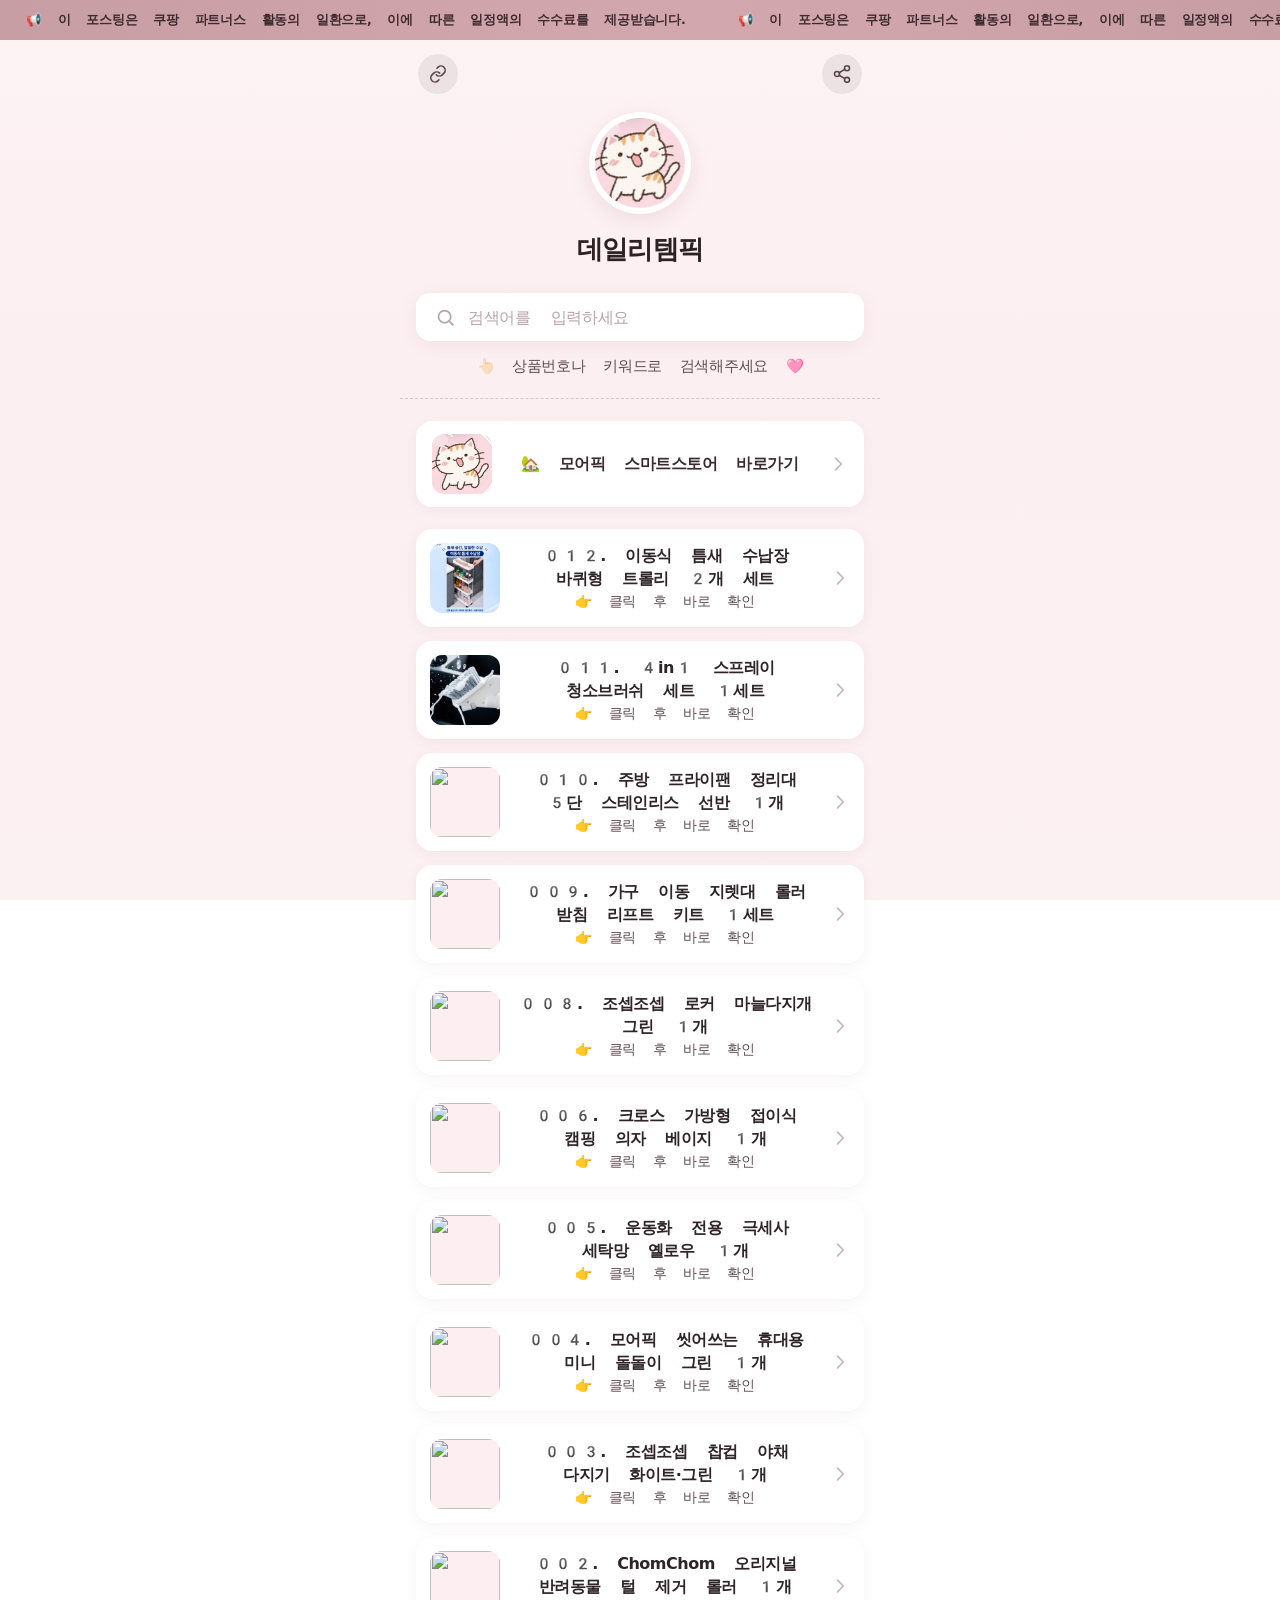
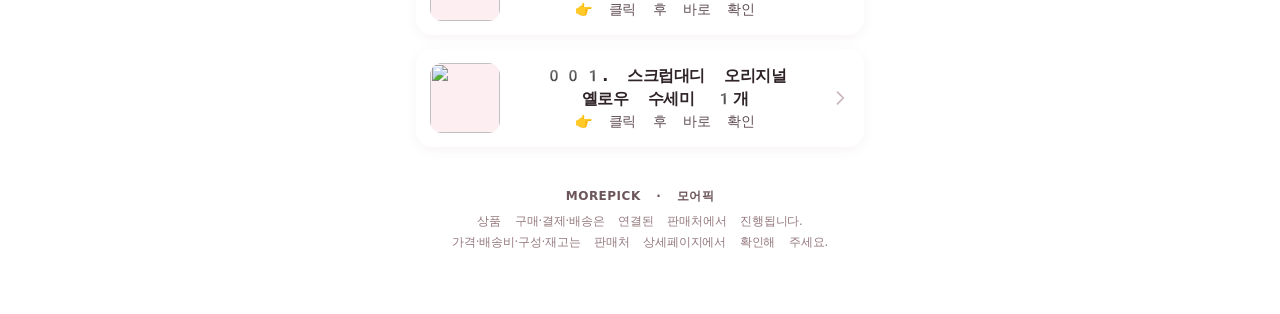
==== index.html @ c75a8fcd "Add item 012 gap trolley storage cart (SmartStore link)" ====
<!doctype html>
<html lang="ko">
<head>
<meta charset="utf-8"><meta name="viewport" content="width=device-width,initial-scale=1">
<meta name="theme-color" content="#fceff1">
<meta name="description" content="데일리템픽 - 살림·생활 꿀템 모음. 상품번호나 키워드로 찾아보세요.">
<title>데일리템픽 | 살림·생활 꿀템 모음</title>
<style>
:root{
  --bg:#fceff1;
  --bg2:#fdf3f4;
  --bar1:#d3a7ae;
  --bar2:#c79ea4;
  --ink:#33262a;
  --ink2:#5f4d52;
  --muted:#94797e;
  --line:#d8c6c9;
  --card:#ffffff;
  --shadow:0 3px 12px rgba(150,100,110,.07);
}
*{box-sizing:border-box}
html,body{margin:0}
body{
  background:linear-gradient(180deg,var(--bg2) 0%,var(--bg) 38%,#fbf0f2 100%);
  background-attachment:fixed;
  color:var(--ink);
  font-family:"Apple SD Gothic Neo","Noto Sans CJK KR","Noto Sans KR","Malgun Gothic",
              "Apple Color Emoji","Segoe UI Emoji","Noto Color Emoji",system-ui,-apple-system,sans-serif;
  -webkit-font-smoothing:antialiased;
  -webkit-tap-highlight-color:transparent;
  min-height:100vh;
}
button,input{font:inherit;color:inherit}
button{cursor:pointer;border:0;background:none}
a{color:inherit}

/* ── 최상단 쿠팡 파트너스 마퀴 바 ── */
.notice{
  position:sticky;top:0;z-index:40;
  overflow:hidden;
  background:linear-gradient(90deg,var(--bar2),var(--bar1) 55%,var(--bar2));
  color:#3d2a2e;
  height:40px;
  display:flex;align-items:center;
}
.notice__track{
  display:flex;flex:0 0 auto;width:max-content;
  animation:notice-scroll 26s linear infinite;
  will-change:transform;
}
.notice__item{
  display:block;white-space:nowrap;
  font-size:12.5px;font-weight:600;letter-spacing:-.2px;
  padding:0 26px;
}
@keyframes notice-scroll{
  from{transform:translate3d(0,0,0)}
  to{transform:translate3d(-50%,0,0)}
}
@media (hover:hover){
  .notice:hover .notice__track{animation-play-state:paused}
}
@media (prefers-reduced-motion:reduce){
  .notice__track{animation:none}
}

.wrap{max-width:480px;margin:0 auto;padding:0 16px 60px;position:relative}

/* ── 상단 좌/우 원형 아이콘 ── */
.topicons{
  display:flex;justify-content:space-between;align-items:center;
  padding:14px 2px 0;
}
.iconbtn{
  width:40px;height:40px;border-radius:50%;
  background:rgba(231,220,222,.72);
  color:#5b464b;
  display:grid;place-items:center;
  transition:background .15s ease,transform .15s ease;
}
.iconbtn:hover{background:rgba(231,220,222,.95)}
.iconbtn:active{transform:scale(.94)}
.iconbtn svg{display:block}

.profile{
  display:flex;flex-direction:column;align-items:center;
  margin-top:18px;
}
.avatar{
  width:102px;height:102px;border-radius:50%;
  background:#fff;padding:6px;
  box-shadow:0 6px 20px rgba(190,140,150,.20);
  display:grid;place-items:center;
}
.avatar img{width:100%;height:100%;border-radius:50%;object-fit:cover;display:block}
.title{
  margin:18px 0 0;
  font-size:26px;font-weight:800;letter-spacing:-.8px;
  color:#2c2225;
}

/* ── 검색창 ── */
.search{
  margin-top:26px;
  background:#fff;border-radius:14px;
  border:1px solid rgba(255,255,255,.9);
  box-shadow:0 4px 16px rgba(170,120,130,.10);
  display:flex;align-items:center;
  padding:0 18px;height:48px;
}
.search svg{flex:none;color:#b9a3a8}
.search input{
  width:100%;border:0;outline:0;background:transparent;
  padding:0 12px;font-size:16px;letter-spacing:-.3px;
}
.search input::placeholder{color:#b9a3a8}
.search input::-webkit-search-cancel-button{display:none}

.guide{
  margin:16px 0 0;text-align:center;
  font-size:14.5px;color:var(--ink2);letter-spacing:-.3px;
}
.divider{
  height:0;border:0;border-top:1px dashed var(--line);
  margin:22px -16px 0;
}

/* ── 스마트스토어 배너 카드 ── */
.banner{
  display:flex;align-items:center;gap:14px;
  margin-top:22px;padding:13px 16px;
  background:var(--card);border-radius:16px;
  box-shadow:var(--shadow);
  text-decoration:none;
  transition:transform .15s ease,box-shadow .15s ease;
}
.banner:hover{transform:translateY(-1px);box-shadow:0 6px 18px rgba(150,100,110,.12)}
.banner__thumb{
  width:60px;height:60px;flex:none;border-radius:12px;
  background:#fdeef1;overflow:hidden;display:grid;place-items:center;
}
.banner__thumb img{width:100%;height:100%;object-fit:cover}
.banner__text{
  flex:1;text-align:center;font-size:15.5px;font-weight:700;
  letter-spacing:-.4px;color:#3a2b2f;
}
.chev{color:#cbb6ba;flex:none;display:grid;place-items:center}

/* ── 상품 리스트 ── */
.count{margin:20px 4px -6px;font-size:12.5px;color:var(--muted);text-align:center;letter-spacing:-.2px}
.count[hidden]{display:none}
.list{display:flex;flex-direction:column;gap:14px;margin-top:22px}
.item{
  display:flex;align-items:center;gap:14px;
  background:var(--card);border-radius:16px;
  padding:14px;box-shadow:var(--shadow);
  text-decoration:none;
  transition:transform .15s ease,box-shadow .15s ease;
}
.item:hover{transform:translateY(-1px);box-shadow:0 6px 18px rgba(150,100,110,.12)}
.item:active{transform:scale(.995)}
.item__thumb{
  width:70px;height:70px;flex:none;border-radius:12px;
  background:#fdeef1;overflow:hidden;display:grid;place-items:center;
  font-size:28px;
}
.item__thumb img{width:100%;height:100%;object-fit:cover}
.item__body{flex:1;min-width:0;text-align:center}
.item__name{
  font-size:16px;font-weight:700;letter-spacing:-.5px;line-height:1.42;
  color:#2f2428;word-break:keep-all;
  display:-webkit-box;-webkit-line-clamp:2;-webkit-box-orient:vertical;overflow:hidden;
  margin:0 auto;
}
.item__sub{
  margin-top:7px;font-size:14px;color:var(--ink2);letter-spacing:-.3px;
}

.empty{
  margin-top:16px;background:#fff;border-radius:16px;
  padding:52px 22px;text-align:center;box-shadow:var(--shadow);
}
.empty .emoji{font-size:40px}
.empty strong{display:block;margin-top:10px;font-size:17px;letter-spacing:-.5px}
.empty p{margin:8px 0 0;font-size:13.5px;color:var(--muted);line-height:1.6}

footer{
  margin-top:38px;text-align:center;
  color:var(--muted);font-size:11.5px;line-height:1.85;letter-spacing:-.2px;
}
footer strong{display:block;color:#6d565b;font-size:12px;margin-bottom:4px;letter-spacing:.5px}

.toast{
  position:fixed;left:50%;bottom:34px;transform:translate(-50%,14px);
  background:rgba(58,43,47,.92);color:#fff;
  font-size:13px;padding:11px 18px;border-radius:999px;
  opacity:0;pointer-events:none;transition:opacity .2s ease,transform .2s ease;
  z-index:60;white-space:nowrap;
}
.toast.show{opacity:1;transform:translate(-50%,0)}
</style>
</head>
<body>

<div class="notice" role="note" aria-label="쿠팡 파트너스 안내">
  <div class="notice__track">
    <span class="notice__item">📢 이 포스팅은 쿠팡 파트너스 활동의 일환으로, 이에 따른 일정액의 수수료를 제공받습니다.</span>
    <span class="notice__item" aria-hidden="true">📢 이 포스팅은 쿠팡 파트너스 활동의 일환으로, 이에 따른 일정액의 수수료를 제공받습니다.</span>
  </div>
</div>

<div class="wrap">

  <div class="topicons">
    <button class="iconbtn" id="copyLink" type="button" aria-label="링크 복사" title="링크 복사">
      <svg width="20" height="20" viewBox="0 0 24 24" fill="none" stroke="currentColor" stroke-width="1.9" stroke-linecap="round" stroke-linejoin="round" aria-hidden="true">
        <path d="M10 13a5 5 0 0 0 7.07 0l2.12-2.12a5 5 0 0 0-7.07-7.07L10.8 5.13"/>
        <path d="M14 11a5 5 0 0 0-7.07 0L4.8 13.12a5 5 0 0 0 7.07 7.07l1.32-1.32"/>
      </svg>
    </button>
    <button class="iconbtn" id="shareBtn" type="button" aria-label="공유" title="공유">
      <svg width="20" height="20" viewBox="0 0 24 24" fill="none" stroke="currentColor" stroke-width="1.9" stroke-linecap="round" stroke-linejoin="round" aria-hidden="true">
        <circle cx="18" cy="5" r="3"/><circle cx="6" cy="12" r="3"/><circle cx="18" cy="19" r="3"/>
        <path d="m8.6 10.5 6.8-4M8.6 13.5l6.8 4"/>
      </svg>
    </button>
  </div>

  <div class="profile">
    <div class="avatar"><img src="./avatar.png" alt="데일리템픽 프로필" width="104" height="104"></div>
    <h1 class="title">데일리템픽</h1>
  </div>

  <label class="search" for="search">
    <svg width="21" height="21" viewBox="0 0 24 24" fill="none" stroke="currentColor" stroke-width="2" stroke-linecap="round" aria-hidden="true">
      <circle cx="11" cy="11" r="7"/><path d="m16.5 16.5 4 4"/>
    </svg>
    <input id="search" type="search" placeholder="검색어를 입력하세요" autocomplete="off" aria-label="상품번호 또는 키워드 검색">
  </label>

  <p class="guide">👆🏻 상품번호나 키워드로 검색해주세요 🩷</p>
  <hr class="divider">

  <a class="banner" id="storeBanner" href="#" target="_blank" rel="noopener noreferrer" hidden>
    <span class="banner__thumb"><img src="./avatar.png" alt="" width="58" height="58"></span>
    <span class="banner__text">🏡 모어픽 스마트스토어 바로가기</span>
    <span class="chev">
      <svg width="20" height="20" viewBox="0 0 24 24" fill="none" stroke="currentColor" stroke-width="2.1" stroke-linecap="round" stroke-linejoin="round" aria-hidden="true"><path d="m9 5 7 7-7 7"/></svg>
    </span>
  </a>

  <p class="count" id="count"></p>
  <div class="list" id="list" aria-live="polite"></div>

  <footer>
    <strong>MOREPICK · 모어픽</strong>
    <div>상품 구매·결제·배송은 연결된 판매처에서 진행됩니다.</div>
    <div>가격·배송비·구성·재고는 판매처 상세페이지에서 확인해 주세요.</div>
  </footer>
</div>

<div class="toast" id="toast" role="status" aria-live="polite"></div>

<script src="./products.js?v=20261127-012a"></script>
<script>
(function(){
"use strict";

const data = window.MOREPICK_DATA || {storeUrl:"", products:[]};
const items = (Array.isArray(data.products) ? data.products : [])
  .filter(p => p && p.name && p.url)
  .slice()
  .sort((a,b) => Number(b.id) - Number(a.id));   // 최신 번호가 위로

const search = document.getElementById("search");
const list = document.getElementById("list");
const count = document.getElementById("count");
const banner = document.getElementById("storeBanner");
const toast = document.getElementById("toast");

function safeUrl(url){
  try{
    const u = new URL(url, location.href);
    return ["https:","http:"].includes(u.protocol) ? u.href : null;
  }catch(e){ return null; }
}
function node(tag, cls, text){
  const el = document.createElement(tag);
  if(cls) el.className = cls;
  if(text !== undefined) el.textContent = text;
  return el;
}
function chevron(){
  const span = node("span","chev");
  span.innerHTML = '<svg width="20" height="20" viewBox="0 0 24 24" fill="none" stroke="currentColor" stroke-width="2.1" stroke-linecap="round" stroke-linejoin="round" aria-hidden="true"><path d="m9 5 7 7-7 7"/></svg>';
  return span;
}

/* 스마트스토어 배너 */
const storeHref = safeUrl(data.storeUrl);
if(storeHref){ banner.href = storeHref; banner.hidden = false; }

/* 검색 */
let query = "";
function norm(v){ return String(v || "").toLowerCase().replace(/[\s.,·\-()\[\]{}#]/g, ""); }
function matches(p, q){
  if(!q) return true;
  const hay = norm(p.id) + norm(p.name) + norm(p.category);
  return hay.includes(q);
}

function render(){
  const q = norm(query);
  const found = items.filter(p => matches(p, q));
  list.replaceChildren();

  count.textContent = q ? "검색 결과 " + found.length + "개" : "";
  count.hidden = !q;

  if(!found.length){
    const box = node("div","empty");
    box.append(node("div","emoji", "🔎"), node("strong","", "검색 결과가 없어요"),
               node("p","", "다른 상품번호나 키워드로 검색해 보세요."));
    list.append(box);
    return;
  }

  found.forEach(p => {
    const a = node("a","item");
    a.href = safeUrl(p.url) || "#";
    a.target = "_blank";
    a.rel = /coupang\.com/i.test(p.url) ? "noopener noreferrer sponsored" : "noopener noreferrer";
    a.setAttribute("aria-label", p.id + ". " + p.name + " 상품 보기");

    const thumb = node("span","item__thumb");
    const img = safeUrl(p.image);
    if(img){
      const i = node("img"); i.src = img; i.alt = ""; i.loading = "lazy"; i.width = 70; i.height = 70;
      thumb.append(i);
    }else{
      thumb.textContent = "🛍️";
    }

    const body = node("span","item__body");
    body.append(node("span","item__name", p.id + ". " + p.name));

    list.append(a);
    a.append(thumb, body, chevron());
    // 보조문구는 블록으로 (중앙 정렬 유지)
    body.append(node("span","item__sub", "👉 클릭 후 바로 확인"));
  });
}

search.addEventListener("input", () => { query = search.value.trim(); render(); });

/* 링크 복사 / 공유 */
let toastTimer;
function showToast(msg){
  toast.textContent = msg;
  toast.classList.add("show");
  clearTimeout(toastTimer);
  toastTimer = setTimeout(() => toast.classList.remove("show"), 1800);
}
document.getElementById("copyLink").addEventListener("click", async () => {
  const url = location.href;
  try{
    await navigator.clipboard.writeText(url);
    showToast("링크가 복사됐어요 🩷");
  }catch(e){
    const t = document.createElement("textarea");
    t.value = url; t.style.position = "fixed"; t.style.opacity = "0";
    document.body.append(t); t.select();
    try{ document.execCommand("copy"); showToast("링크가 복사됐어요 🩷"); }
    catch(err){ showToast("복사가 안 됐어요. 주소창에서 복사해 주세요."); }
    t.remove();
  }
});
document.getElementById("shareBtn").addEventListener("click", async () => {
  const shareData = { title: document.title, text: "데일리템픽 · 살림 꿀템 모음", url: location.href };
  if(navigator.share){
    try{ await navigator.share(shareData); }catch(e){ /* 사용자가 닫음 */ }
  }else{
    try{ await navigator.clipboard.writeText(location.href); showToast("링크가 복사됐어요 🩷"); }
    catch(e){ showToast("공유를 지원하지 않는 브라우저예요."); }
  }
});

/* 마퀴: 화면 폭에 맞춰 문구를 이어 붙이고, 길이에 비례해 속도를 일정하게 */
(function initMarquee(){
  const bar = document.querySelector(".notice");
  const track = bar && bar.querySelector(".notice__track");
  if(!track) return;
  const base = track.firstElementChild;
  const fill = () => {
    while(track.children.length > 2) track.lastElementChild.remove();
    let guard = 0;
    while(track.scrollWidth < window.innerWidth * 2 && guard++ < 14){
      const c = base.cloneNode(true);
      c.setAttribute("aria-hidden", "true");
      track.append(c);
    }
    if(track.children.length % 2) {
      const c = base.cloneNode(true);
      c.setAttribute("aria-hidden", "true");
      track.append(c);
    }
    const half = track.scrollWidth / 2;
    track.style.animationDuration = Math.round(half / 42) + "s";  // 약 42px/초
  };
  fill();
  let t;
  window.addEventListener("resize", () => { clearTimeout(t); t = setTimeout(fill, 200); });
})();

render();
})();
</script>
</body></html>
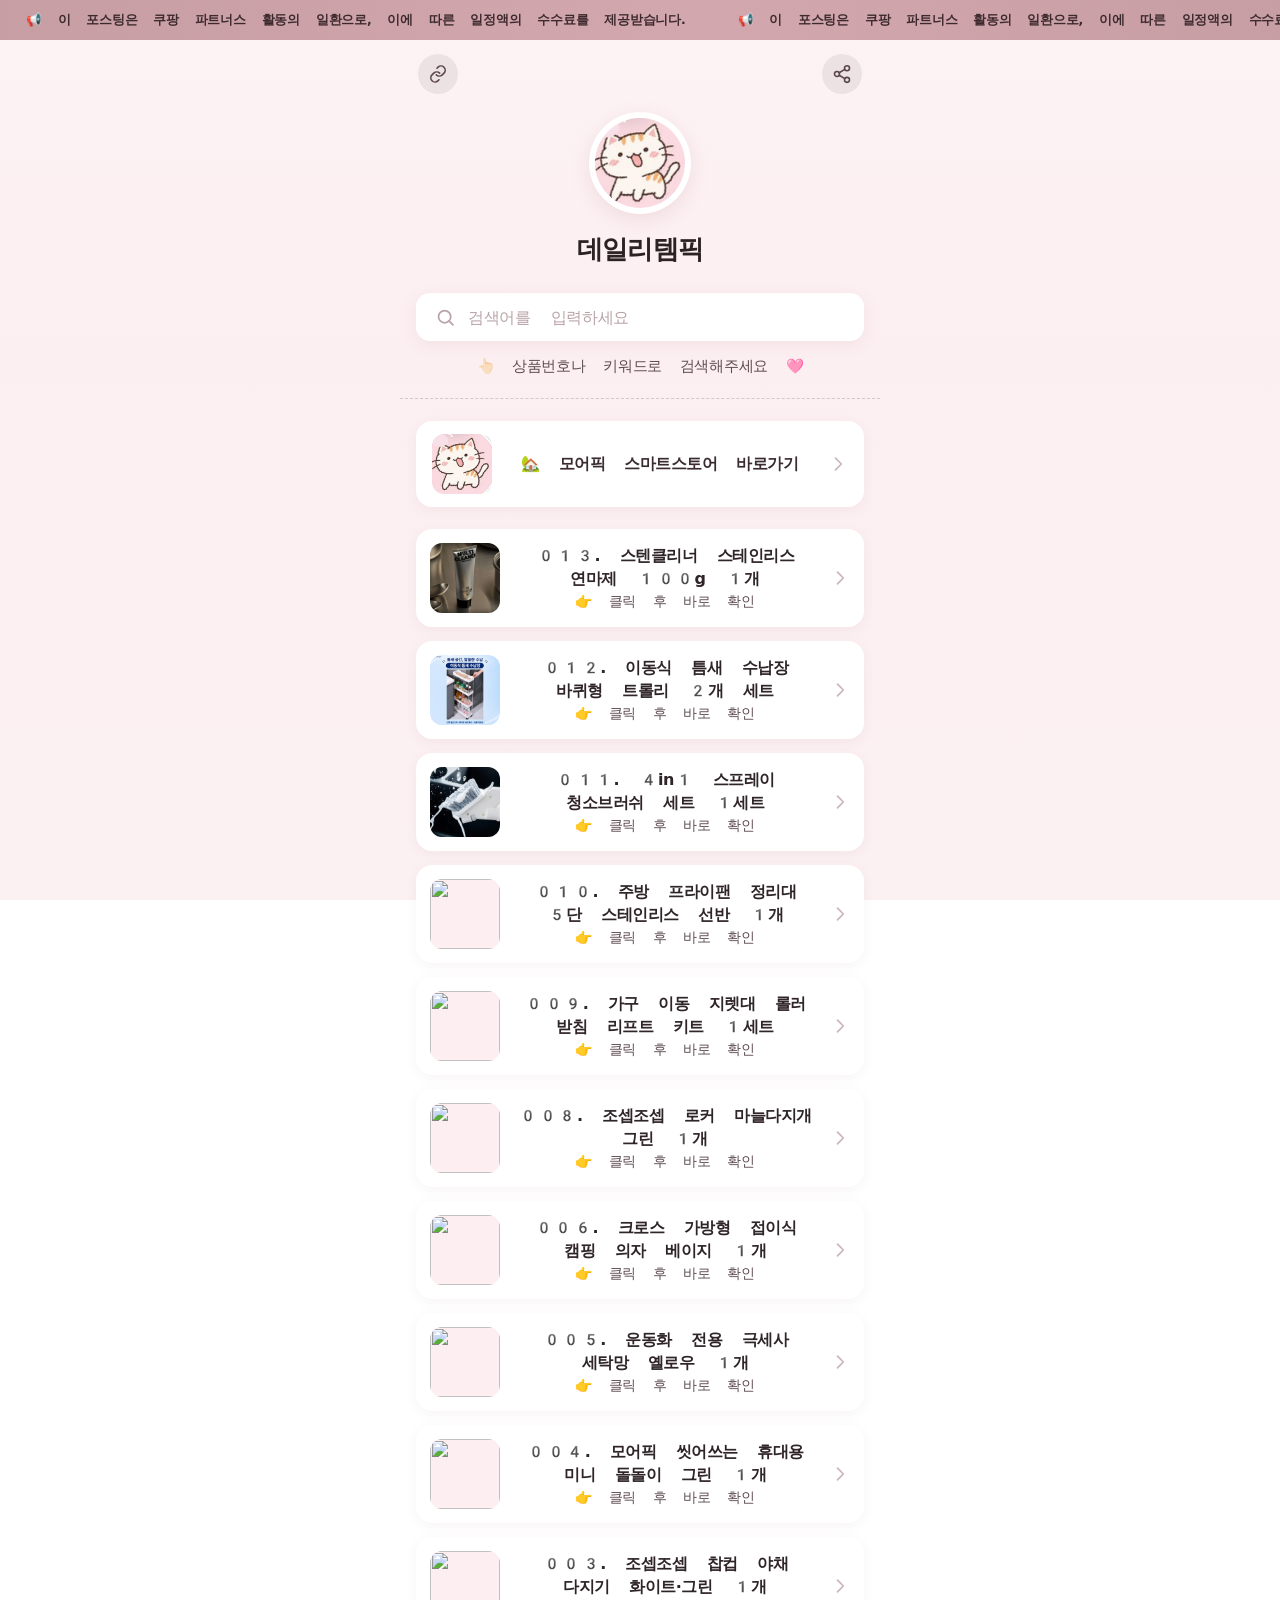
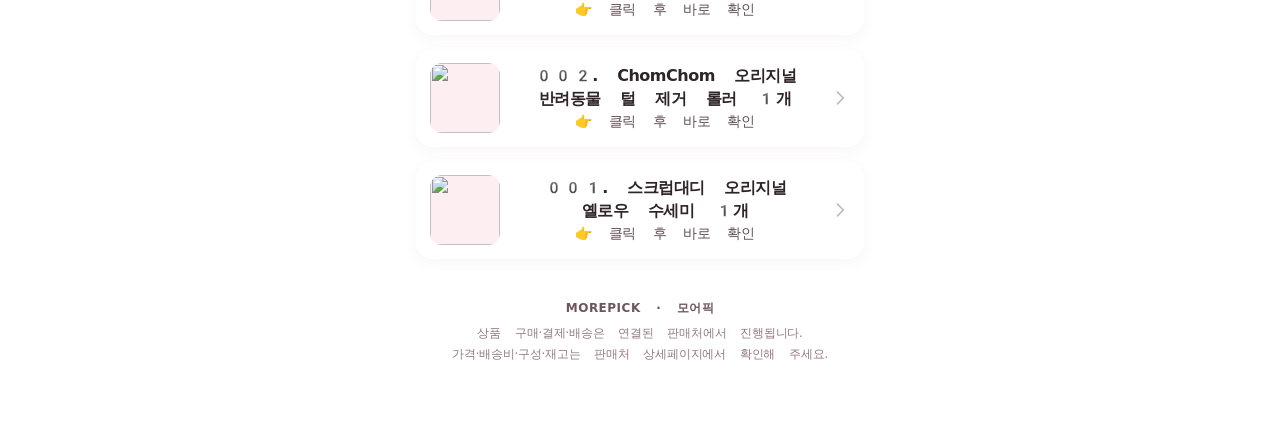
==== commit f449180f: "Add item 013 stainless cleaner paste (SmartStore link, 4호 reel)" ====
--- a/index.html
+++ b/index.html
@@ -261,7 +261,7 @@
 
 <div class="toast" id="toast" role="status" aria-live="polite"></div>
 
-<script src="./products.js?v=20261127-012a"></script>
+<script src="./products.js?v=20261127-013a"></script>
 <script>
 (function(){
 "use strict";
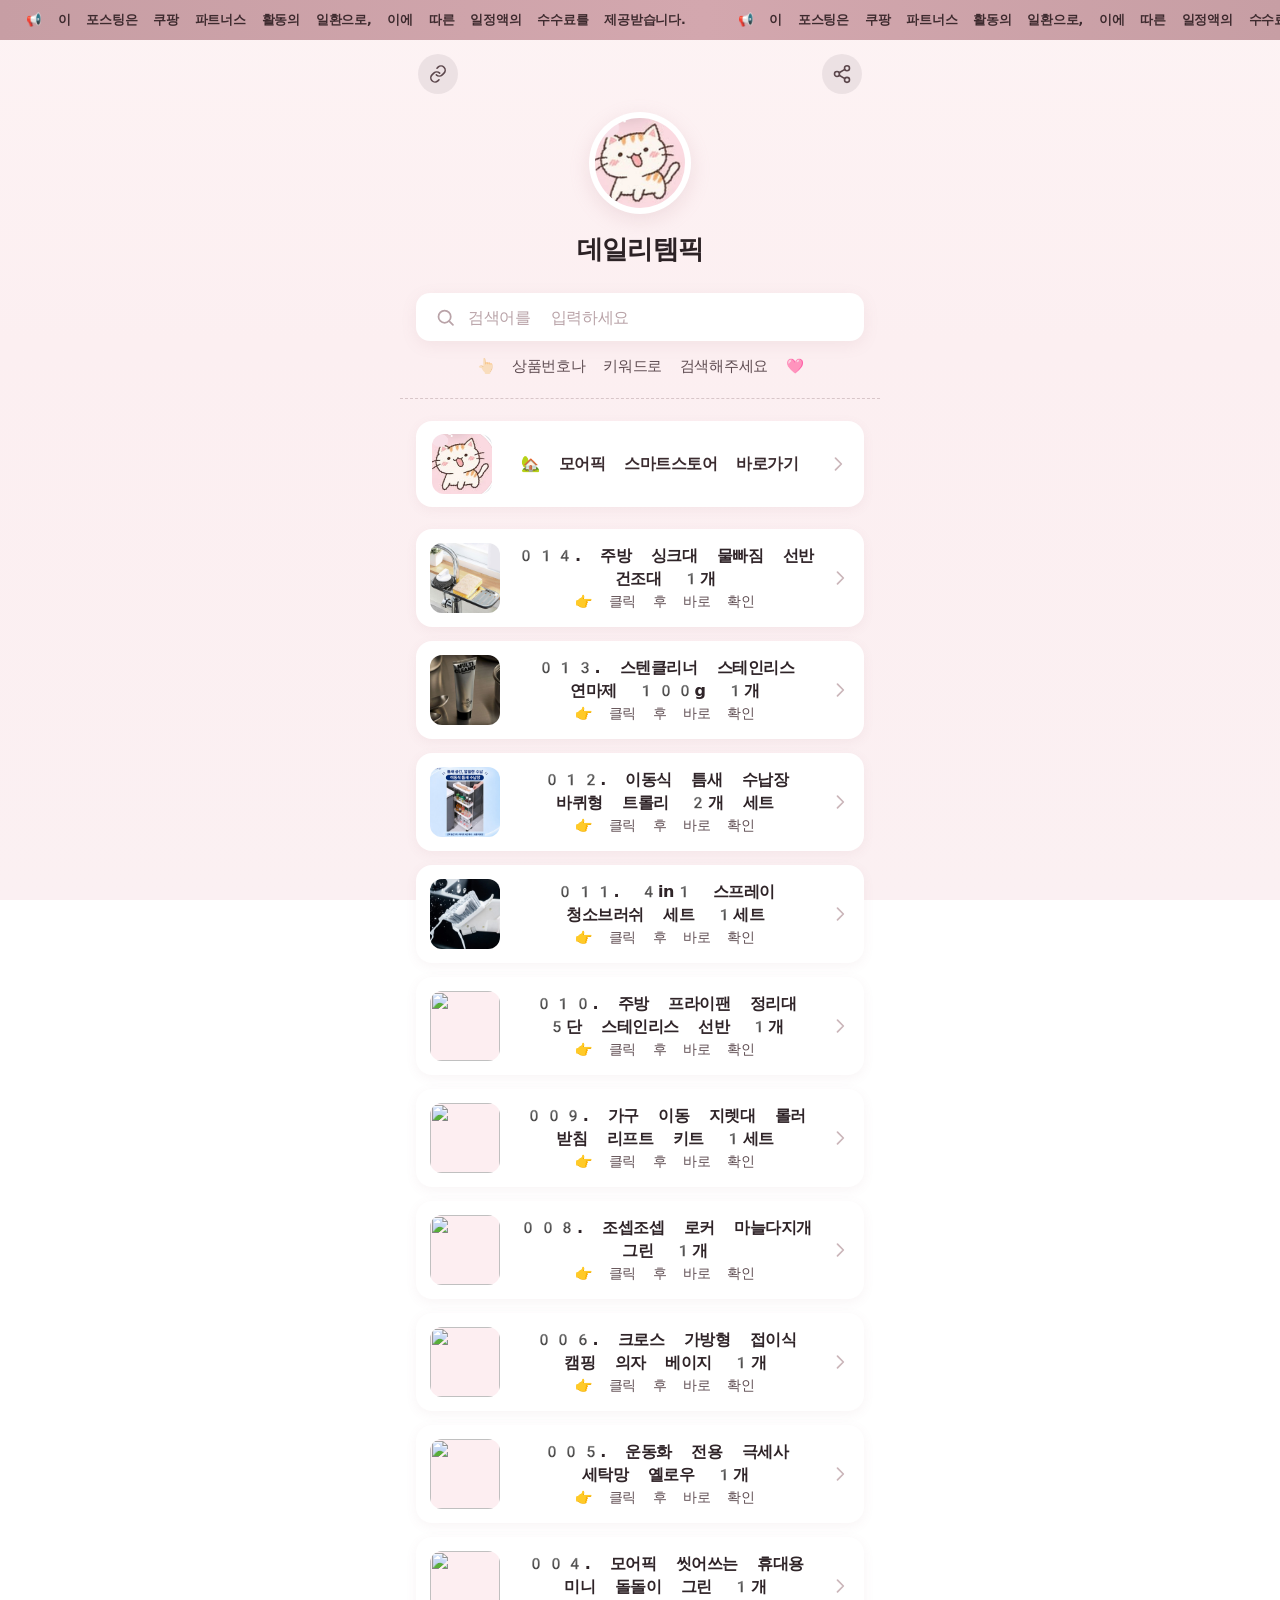
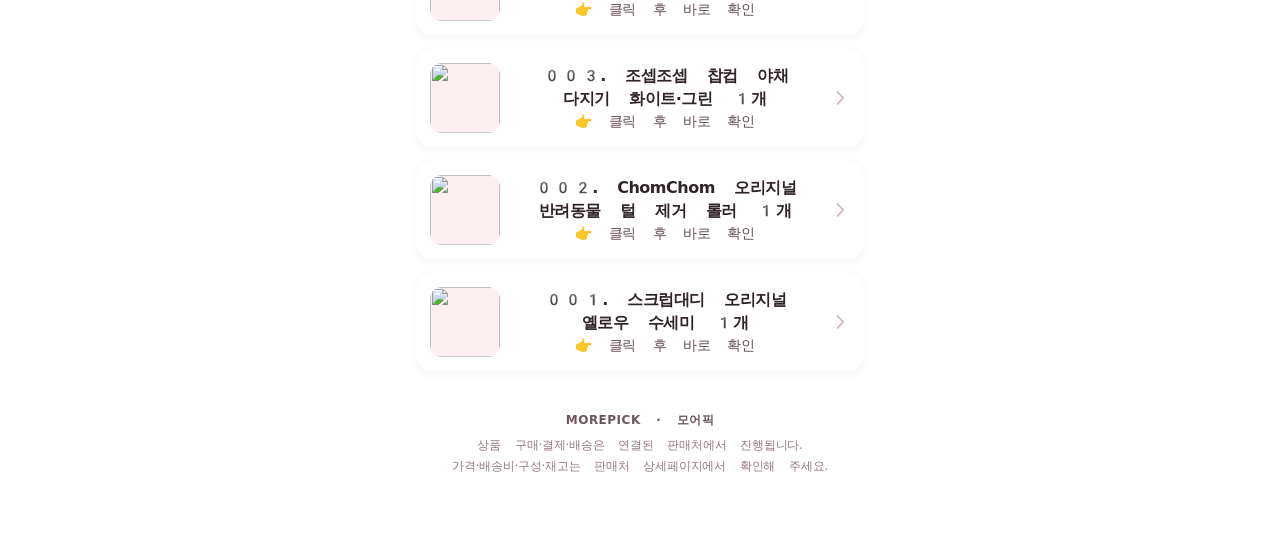
==== commit 075f535a: "Add item 014 sink drain shelf (SmartStore link)" ====
--- a/index.html
+++ b/index.html
@@ -261,7 +261,7 @@
 
 <div class="toast" id="toast" role="status" aria-live="polite"></div>
 
-<script src="./products.js?v=20261127-013a"></script>
+<script src="./products.js?v=20261127-014a"></script>
 <script>
 (function(){
 "use strict";
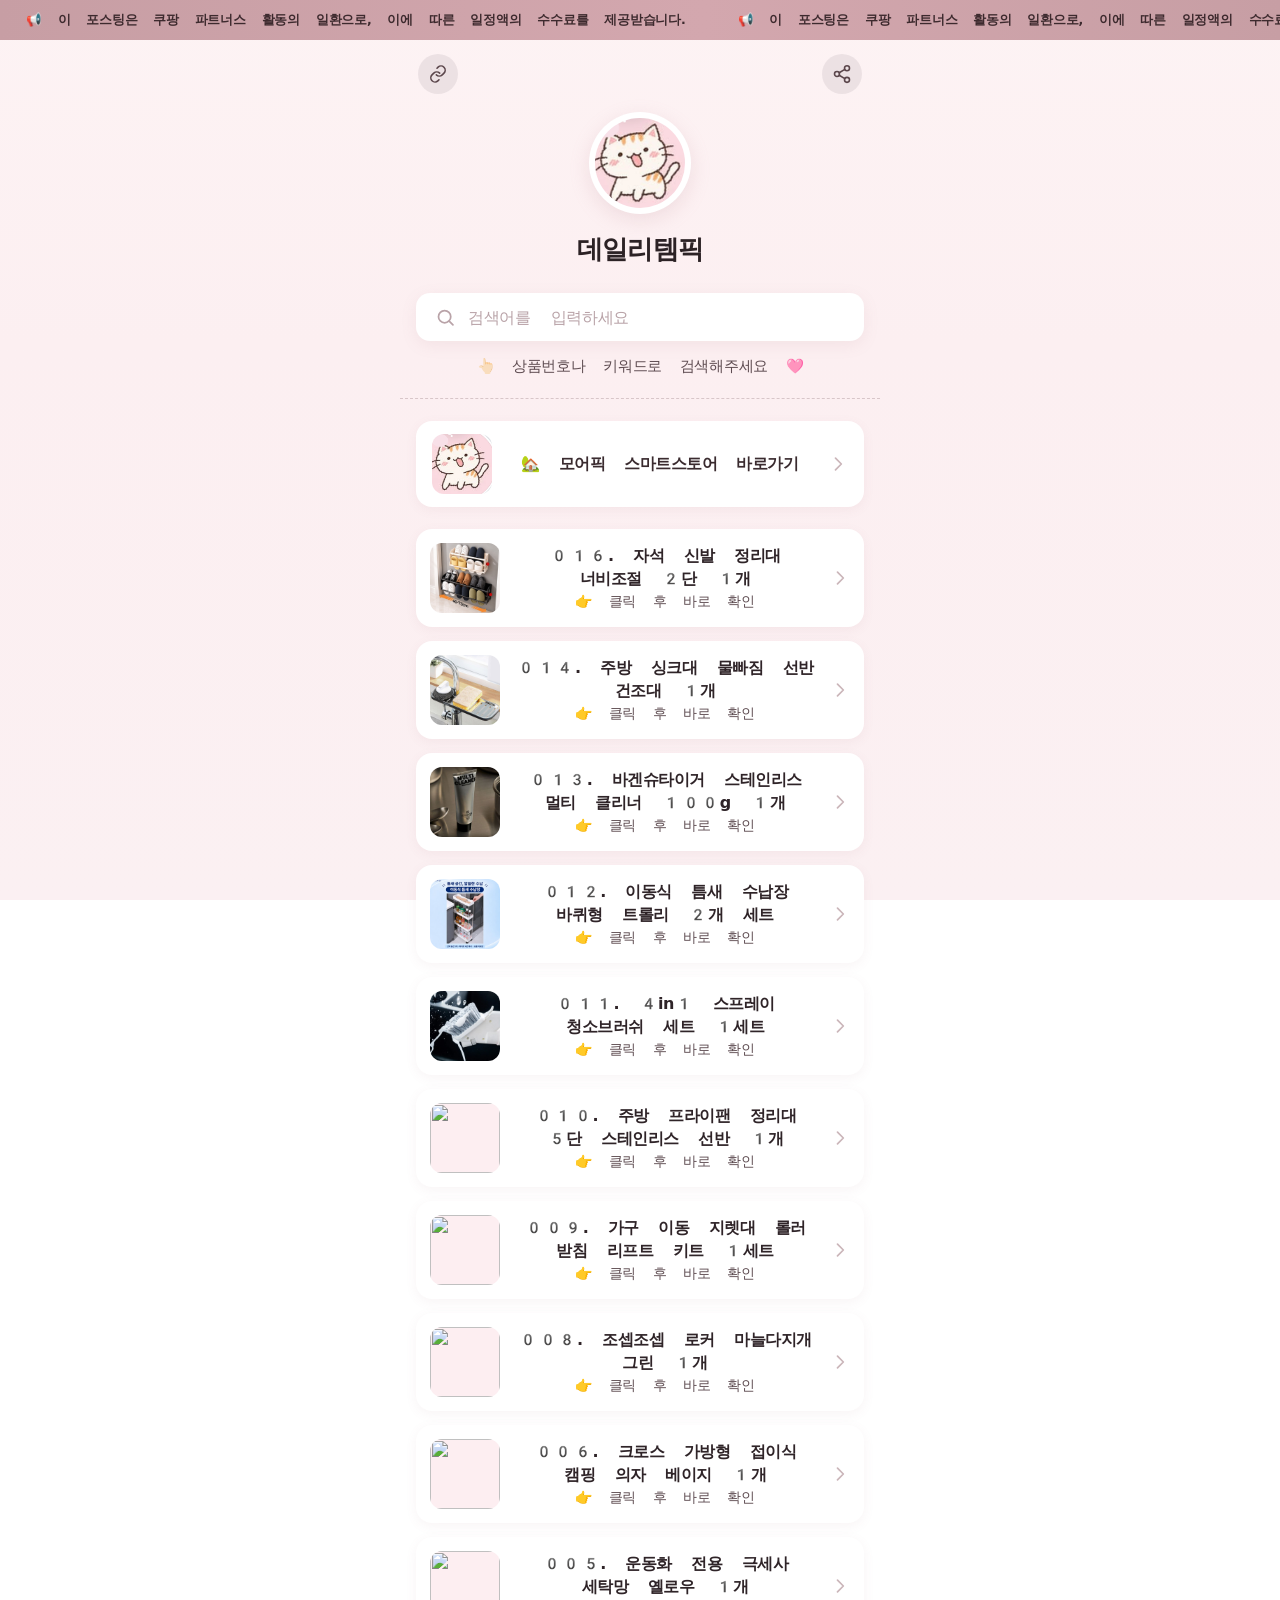
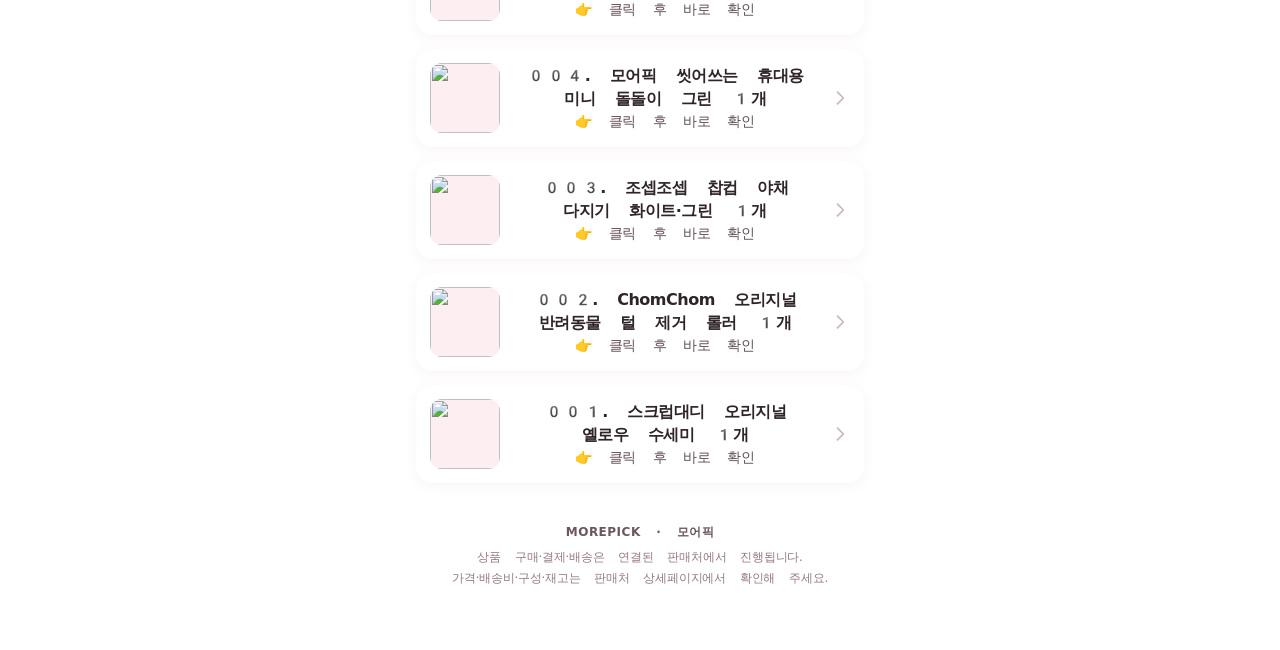
==== commit 2348f25e: "모음집 상품 직행 링크(?p=016·#016) 스포트라이트 모달 추가 - ?p=NNN·#NNN·#p=NNN·p=16(0 없는 번호) 모두 인식, 없는 번호는 그리드+안내 - 진입 " ====
--- a/index.html
+++ b/index.html
@@ -198,6 +198,86 @@
   z-index:60;white-space:nowrap;
 }
 .toast.show{opacity:1;transform:translate(-50%,0)}
+
+/* ── 상품 직행 스포트라이트 (?p=016 · #016) ── */
+body.spot-open{overflow:hidden}
+.spot{position:fixed;inset:0;z-index:80;display:flex;align-items:flex-end;justify-content:center}
+.spot[hidden]{display:none}
+.spot__dim{position:absolute;inset:0;background:rgba(45,29,33,.46);animation:spot-fade .18s ease-out}
+.spot__sheet{
+  position:relative;display:flex;flex-direction:column;
+  width:100%;max-width:440px;
+  max-height:92vh;max-height:92dvh;
+  background:#fff;border-radius:22px 22px 0 0;
+  box-shadow:0 -10px 40px rgba(90,55,62,.30);
+  overflow:hidden;
+  animation:spot-up .24s cubic-bezier(.22,.9,.3,1);
+}
+.spot__sheet:focus{outline:none}
+@keyframes spot-fade{from{opacity:0}to{opacity:1}}
+@keyframes spot-up{from{opacity:0;transform:translateY(20px)}to{opacity:1;transform:translateY(0)}}
+@media (prefers-reduced-motion:reduce){.spot__dim,.spot__sheet{animation:none}}
+.spot__head{display:flex;align-items:center;justify-content:space-between;gap:8px;padding:14px 16px 0;flex:none}
+.spot__badge{
+  display:inline-block;
+  font-size:11.5px;font-weight:700;letter-spacing:-.1px;
+  color:#8d5461;background:#fbe9ee;border-radius:999px;padding:5px 11px;
+}
+.spot__badge b{font-size:13px;font-weight:800;letter-spacing:.2px;color:#c0455f}
+.spot__close{
+  width:34px;height:34px;flex:none;border-radius:50%;
+  background:#f5eaec;color:#6d565b;display:grid;place-items:center;
+  transition:background .15s ease,transform .15s ease;
+}
+.spot__close:hover{background:#efe0e3}
+.spot__close:active{transform:scale(.94)}
+.spot__body{flex:1 1 auto;min-height:0;overflow-y:auto;-webkit-overflow-scrolling:touch;padding:12px 18px 6px;text-align:center}
+.spot__media{
+  margin:0 auto;width:100%;height:clamp(132px,25vh,200px);
+  border-radius:16px;background:#fff;border:1px solid #f6e8eb;
+  overflow:hidden;display:grid;place-items:center;font-size:44px;
+}
+.spot__media img{width:100%;height:100%;object-fit:contain;display:block}
+.spot__name{
+  margin:14px 0 0;font-size:18px;font-weight:800;line-height:1.42;
+  letter-spacing:-.6px;color:#2c2225;word-break:keep-all;
+}
+.spot__meta{margin:7px 0 0;font-size:12.5px;color:var(--muted);letter-spacing:-.2px}
+.spot__desc{
+  margin:12px 0 0;font-size:13px;line-height:1.72;color:var(--ink2);
+  letter-spacing:-.2px;word-break:keep-all;text-align:left;
+}
+.spot__desc[hidden]{display:none}
+.spot__foot{
+  flex:none;padding:12px 18px calc(14px + env(safe-area-inset-bottom,0px));
+  background:#fff;border-top:1px solid #f5e8eb;
+}
+.spot__cta{
+  display:flex;flex-direction:column;align-items:center;justify-content:center;gap:2px;
+  width:100%;min-height:60px;border-radius:14px;
+  background:linear-gradient(180deg,#d9788a,#c9505f 92%);
+  color:#fff;text-decoration:none;
+  box-shadow:0 8px 20px rgba(201,80,95,.28);
+  transition:transform .14s ease,box-shadow .14s ease;
+}
+.spot__cta:hover{box-shadow:0 10px 24px rgba(201,80,95,.34)}
+.spot__cta:active{transform:translateY(1px)}
+.spot__cta-main{font-size:17.5px;font-weight:800;letter-spacing:-.4px}
+.spot__cta small{font-size:11.5px;font-weight:600;letter-spacing:-.1px;opacity:.92}
+.spot__all{
+  display:block;width:100%;margin-top:8px;padding:9px 0;
+  font-size:12.5px;font-weight:700;color:#867075;letter-spacing:-.3px;
+  transition:color .15s ease;
+}
+.spot__all:hover{color:#5f4d52}
+.spot__note{margin:8px 0 0;font-size:10.5px;line-height:1.5;color:#a99ba0;letter-spacing:-.2px;text-align:center}
+.spot__note[hidden]{display:none}
+.item--hit{box-shadow:0 0 0 2px #d9788a,var(--shadow)}
+@media (min-width:640px){
+  .spot{align-items:center;padding:32px 20px}
+  .spot__sheet{border-radius:22px;max-height:min(88vh,760px)}
+  .spot__media{height:clamp(170px,25vh,230px)}
+}
 </style>
 </head>
 <body>
@@ -261,7 +341,34 @@
 
 <div class="toast" id="toast" role="status" aria-live="polite"></div>
 
-<script src="./products.js?v=20261127-014a"></script>
+<!-- 상품 직행 스포트라이트: ?p=016 또는 #016 으로 들어오면 즉시 열림 -->
+<div class="spot" id="spot" hidden aria-hidden="true">
+  <div class="spot__dim" data-spot-close></div>
+  <section class="spot__sheet" role="dialog" aria-modal="true" aria-labelledby="spotName" tabindex="-1">
+    <header class="spot__head">
+      <span class="spot__badge">모음집 <b id="spotNo">000</b>번</span>
+      <button class="spot__close" id="spotClose" type="button" aria-label="닫기">
+        <svg width="17" height="17" viewBox="0 0 24 24" fill="none" stroke="currentColor" stroke-width="2.2" stroke-linecap="round" aria-hidden="true"><path d="M6 6 18 18M18 6 6 18"/></svg>
+      </button>
+    </header>
+    <div class="spot__body">
+      <div class="spot__media" id="spotMedia"></div>
+      <h2 class="spot__name" id="spotName"></h2>
+      <p class="spot__meta" id="spotMeta"></p>
+      <p class="spot__desc" id="spotDesc"></p>
+    </div>
+    <div class="spot__foot">
+      <a class="spot__cta" id="spotCta" href="#" target="_blank" rel="noopener noreferrer">
+        <span class="spot__cta-main">바로 보러가기 →</span>
+        <small id="spotCtaSub">판매처에서 확인</small>
+      </a>
+      <button class="spot__all" id="spotAll" type="button">전체 모음집 보기</button>
+      <p class="spot__note" id="spotNote" hidden>이 포스팅은 쿠팡 파트너스 활동의 일환으로, 이에 따른 일정액의 수수료를 제공받습니다.</p>
+    </div>
+  </section>
+</div>
+
+<script src="./products.js?v=20261127-014b"></script>
 <script>
 (function(){
 "use strict";
@@ -327,6 +434,7 @@
 
   found.forEach(p => {
     const a = node("a","item");
+    a.dataset.id = p.id;
     a.href = safeUrl(p.url) || "#";
     a.target = "_blank";
     a.rel = /coupang\.com/i.test(p.url) ? "noopener noreferrer sponsored" : "noopener noreferrer";
@@ -383,6 +491,114 @@
     try{ await navigator.clipboard.writeText(location.href); showToast("링크가 복사됐어요 🩷"); }
     catch(e){ showToast("공유를 지원하지 않는 브라우저예요."); }
   }
+});
+
+/* ── 상품 직행 스포트라이트 (?p=016 · #016 · #p=016) ── */
+const spot = document.getElementById("spot");
+const spotNo = document.getElementById("spotNo");
+const spotMedia = document.getElementById("spotMedia");
+const spotName = document.getElementById("spotName");
+const spotMeta = document.getElementById("spotMeta");
+const spotDesc = document.getElementById("spotDesc");
+const spotCta = document.getElementById("spotCta");
+const spotCtaSub = document.getElementById("spotCtaSub");
+const spotNote = document.getElementById("spotNote");
+const spotAll = document.getElementById("spotAll");
+const spotClose = document.getElementById("spotClose");
+const BASE_TITLE = document.title;
+let spotProduct = null;
+
+function idKey(v){
+  const digits = String(v == null ? "" : v).replace(/[^0-9]/g, "");
+  if(!digits) return "";
+  return String(parseInt(digits, 10)).padStart(3, "0");
+}
+function readDeepLink(){
+  let raw = "";
+  try{
+    const qs = new URLSearchParams(location.search);
+    raw = qs.get("p") || qs.get("no") || "";
+  }catch(e){}
+  if(!raw && location.hash){
+    const h = location.hash.replace(/^#/, "");
+    const m = h.match(/^(?:p=)?\s*([0-9]{1,3})\s*$/i);
+    if(m) raw = m[1];
+  }
+  const digits = String(raw).replace(/[^0-9]/g, "");
+  return digits ? idKey(digits) : "";
+}
+function openSpot(p){
+  const url = String(p.url || "");
+  const isCoupang = /coupang\.com/i.test(url);
+  const isStore = /smartstore\.naver\.com/i.test(url);
+  spotProduct = p;
+
+  spotNo.textContent = p.id;
+  spotName.textContent = p.name;
+  spotMeta.textContent = (p.category ? p.category + " · " : "") + "버튼 한 번이면 판매처로 이동해요";
+  spotDesc.textContent = p.description || "";
+  spotDesc.hidden = !p.description;
+
+  spotMedia.replaceChildren();
+  const pic = safeUrl(p.image);
+  if(pic){
+    const im = node("img");
+    im.src = pic; im.alt = p.name; im.loading = "eager"; im.decoding = "async";
+    im.width = 320; im.height = 320;
+    spotMedia.append(im);
+  }else{
+    spotMedia.textContent = "🛍️";
+  }
+
+  spotCta.href = safeUrl(p.url) || "#";
+  spotCta.rel = isCoupang ? "noopener noreferrer sponsored" : "noopener noreferrer";
+  spotCtaSub.textContent = isCoupang ? "쿠팡에서 확인" : (isStore ? "스마트스토어에서 확인" : "판매처에서 확인");
+  spotNote.hidden = !isCoupang;
+  spotAll.textContent = "전체 모음집 보기 (" + items.length + "개)";
+  document.title = "[" + p.id + "] " + p.name + " | 데일리템픽";
+
+  spot.hidden = false;
+  spot.setAttribute("aria-hidden", "false");
+  document.body.classList.add("spot-open");
+  try{ history.replaceState(history.state, "", location.pathname + "?p=" + encodeURIComponent(p.id)); }catch(e){}
+  requestAnimationFrame(() => {
+    try{ spot.querySelector(".spot__sheet").focus({preventScroll:true}); }catch(e){}
+  });
+  return true;
+}
+function closeSpot(){
+  if(spot.hidden) return;
+  const p = spotProduct;
+  spot.hidden = true;
+  spot.setAttribute("aria-hidden", "true");
+  document.body.classList.remove("spot-open");
+  document.title = BASE_TITLE;
+  try{ history.replaceState(history.state, "", location.pathname); }catch(e){}
+  spotProduct = null;
+  if(!p) return;
+  requestAnimationFrame(() => {
+    const card = list.querySelector('.item[data-id="' + p.id + '"]');
+    if(!card) return;
+    card.classList.add("item--hit");
+    setTimeout(() => card.classList.remove("item--hit"), 2200);
+    try{ card.scrollIntoView({behavior:"smooth", block:"center"}); }catch(e){}
+  });
+}
+function initDeepLink(){
+  const key = readDeepLink();
+  if(!key) return;
+  const hit = items.find(p => idKey(p.id) === key);
+  if(hit){ openSpot(hit); return; }
+  try{ history.replaceState(history.state, "", location.pathname); }catch(e){}
+  showToast("모음집에 [" + key + "]번 상품이 아직 없어요");
+}
+
+spotClose.addEventListener("click", () => closeSpot());
+spotAll.addEventListener("click", () => closeSpot());
+const spotDim = spot.querySelector("[data-spot-close]");
+if(spotDim) spotDim.addEventListener("click", () => closeSpot());
+document.addEventListener("keydown", (e) => {
+  if((e.key === "Escape" || e.key === "Esc") && !spot.hidden) closeSpot();
 });
 
 /* 마퀴: 화면 폭에 맞춰 문구를 이어 붙이고, 길이에 비례해 속도를 일정하게 */
@@ -413,6 +629,7 @@
 })();
 
 render();
+initDeepLink();
 })();
 </script>
 </body></html>
